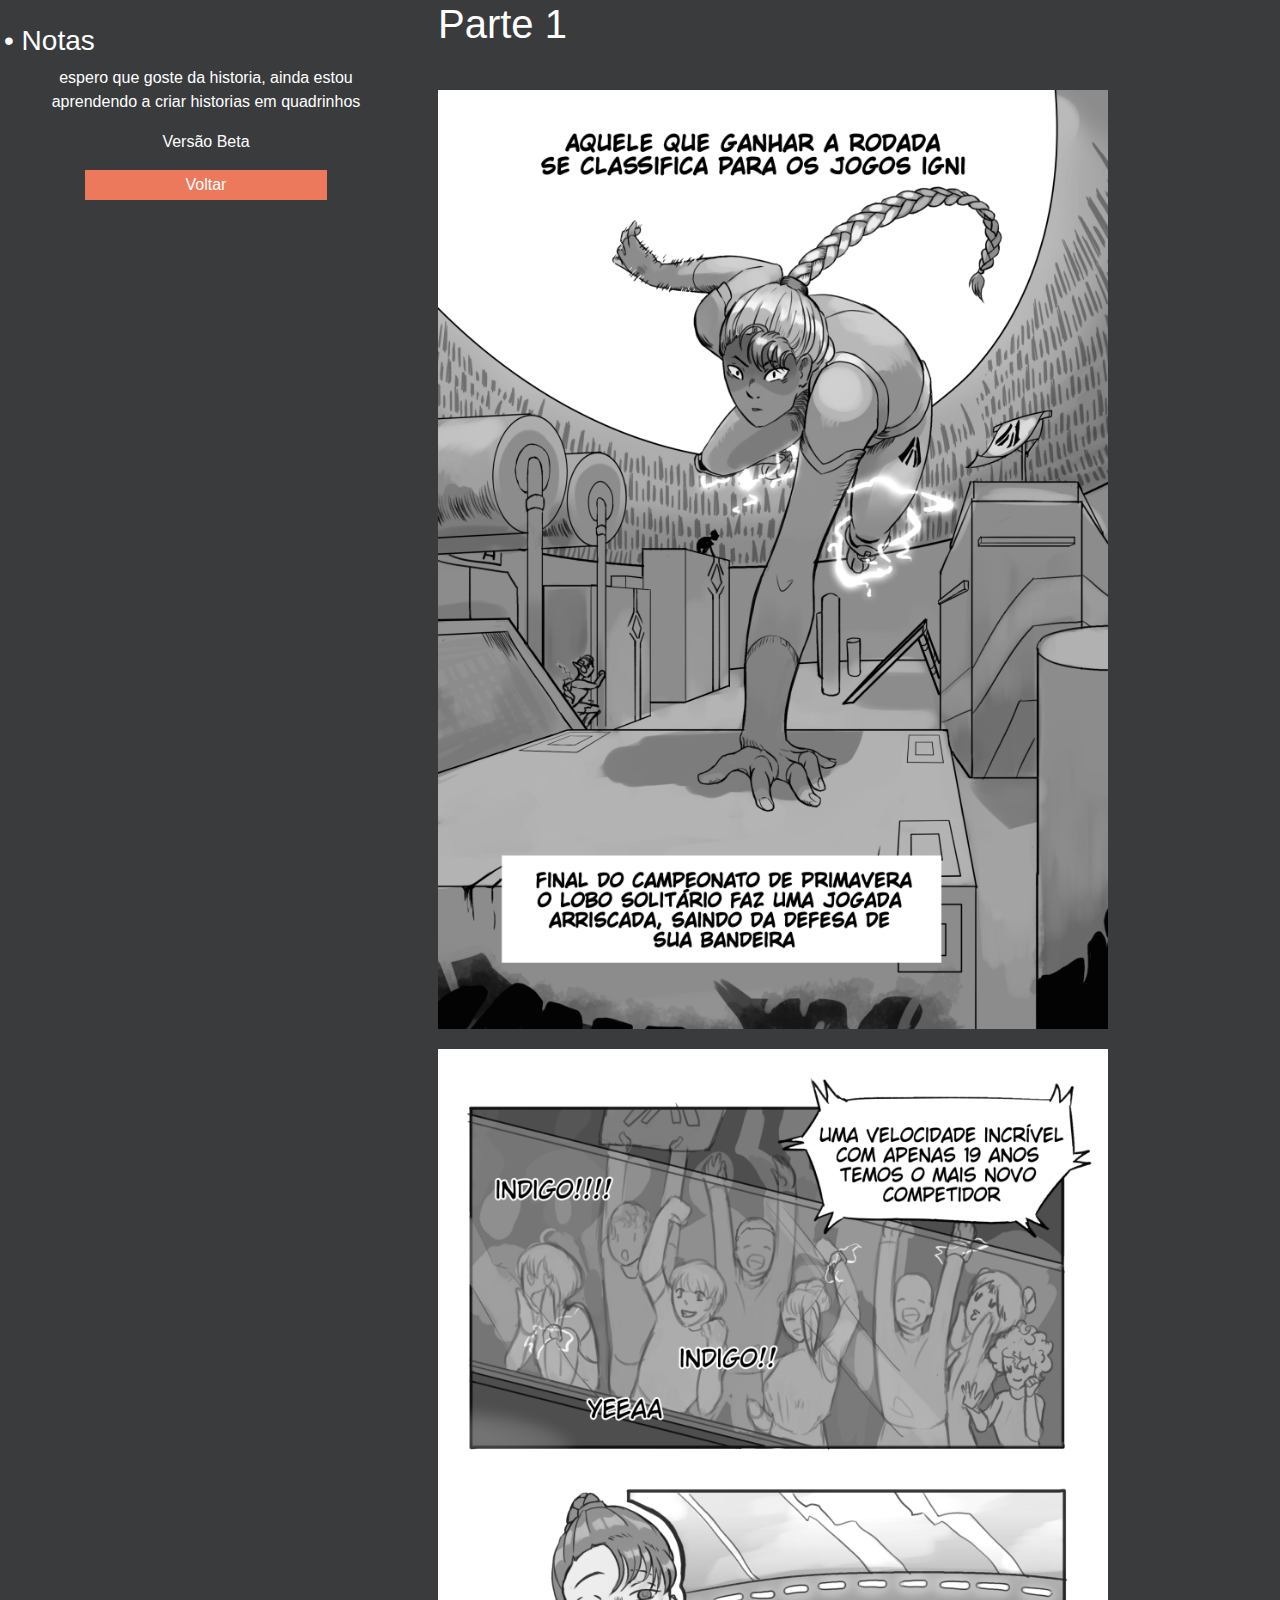
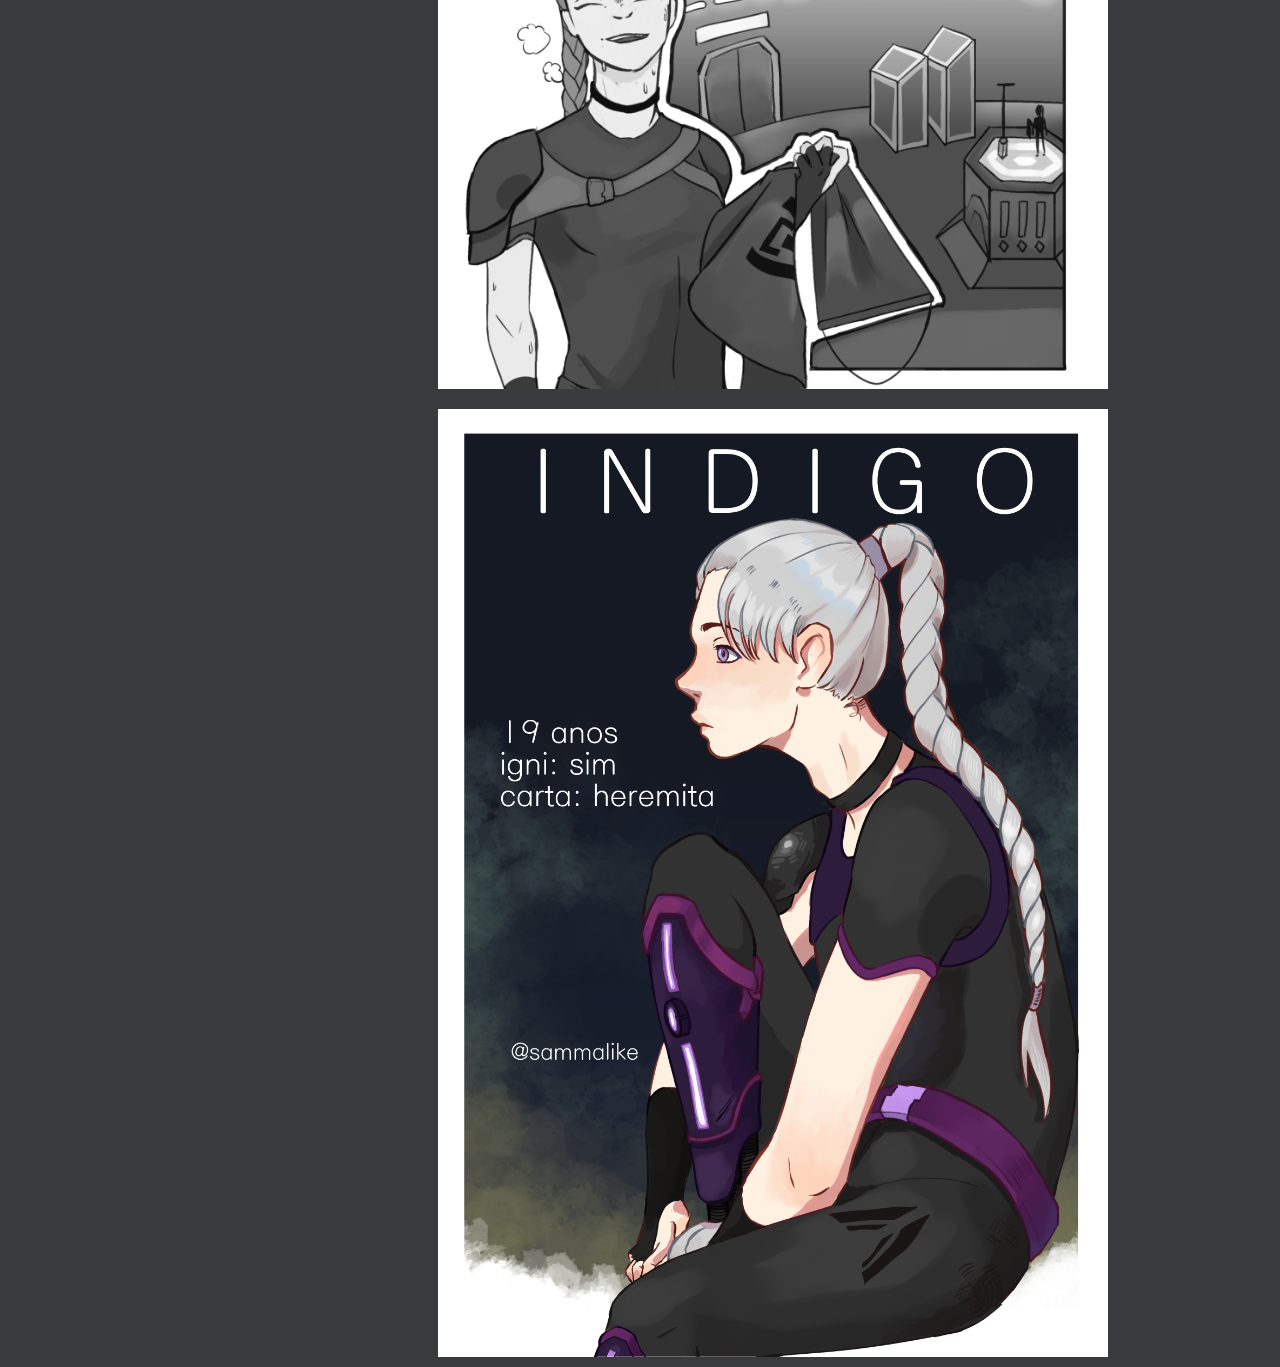
==== comic.html @ 188fc15d "pagina da comic" ====
<html>
  <head>
    <meta charset="utf-8">
    <meta name="viewport" content="width=device-width,initial-scale=1">

    <!-- Bootstrap CSS -->
    <link rel="stylesheet" href="https://stackpath.bootstrapcdn.com/bootstrap/4.4.1/css/bootstrap.min.css" integrity="sha384-Vkoo8x4CGsO3+Hhxv8T/Q5PaXtkKtu6ug5TOeNV6gBiFeWPGFN9MuhOf23Q9Ifjh" crossorigin="anonymous">
   <link rel="stylesheet" href="https://cdnjs.cloudflare.com/ajax/libs/font-awesome/4.7.0/css/font-awesome.min.css">

    <link rel="icon" href="images/ic.png" />
    <title>IGNI</title>
   
    <link href="ComicStyle.css" rel="stylesheet" type="text/css" />
  </head>
<body class="fundo">
  
  <div class="row">
    <div class="col-md-4">
      <br>
      <h3>• Notas</h3>

      <p>espero que goste da historia, ainda estou <br>aprendendo a 
      criar historias em quadrinhos </p>

      <p>Versão Beta</p>
      <div class="text-center">
        <a href="index.html">
          <button type="button" class="botao">Voltar</button>
        </a>
      </div>
    </div>
    
    <div class="col-md-8">
      <h1>Parte 1</h1>
      <br>
      <img src="IGNI/01.png">
      <img src="IGNI/02.png">
      <img src="IGNI/Amxs.png">
    </div>
  </div>
</body>
</html>
---- ComicStyle.css ----
.fundo{
   background-color: rgb(57, 59, 61);
}
h1,h3{
  color: white;
}
p{
  color: white;
  text-align: center;
}

img{
  width: 80%;
  vertical-align: middle;
  padding: 10 0;
}

@media screen and (max-width: 600px) {
  img{
    width: 100%
  }
}
.row {
  display: -ms-flexbox; /* IE10 */
  display: flex;
  -ms-flex-wrap: wrap; /* IE10 */
  flex-wrap: wrap;
  padding: 0 4px;
}

.botao{
  width: 60%;
  background-color: rgb(236, 121, 92);
  color: white;
  border: none;
  outline: none;
  height: 30px;
}
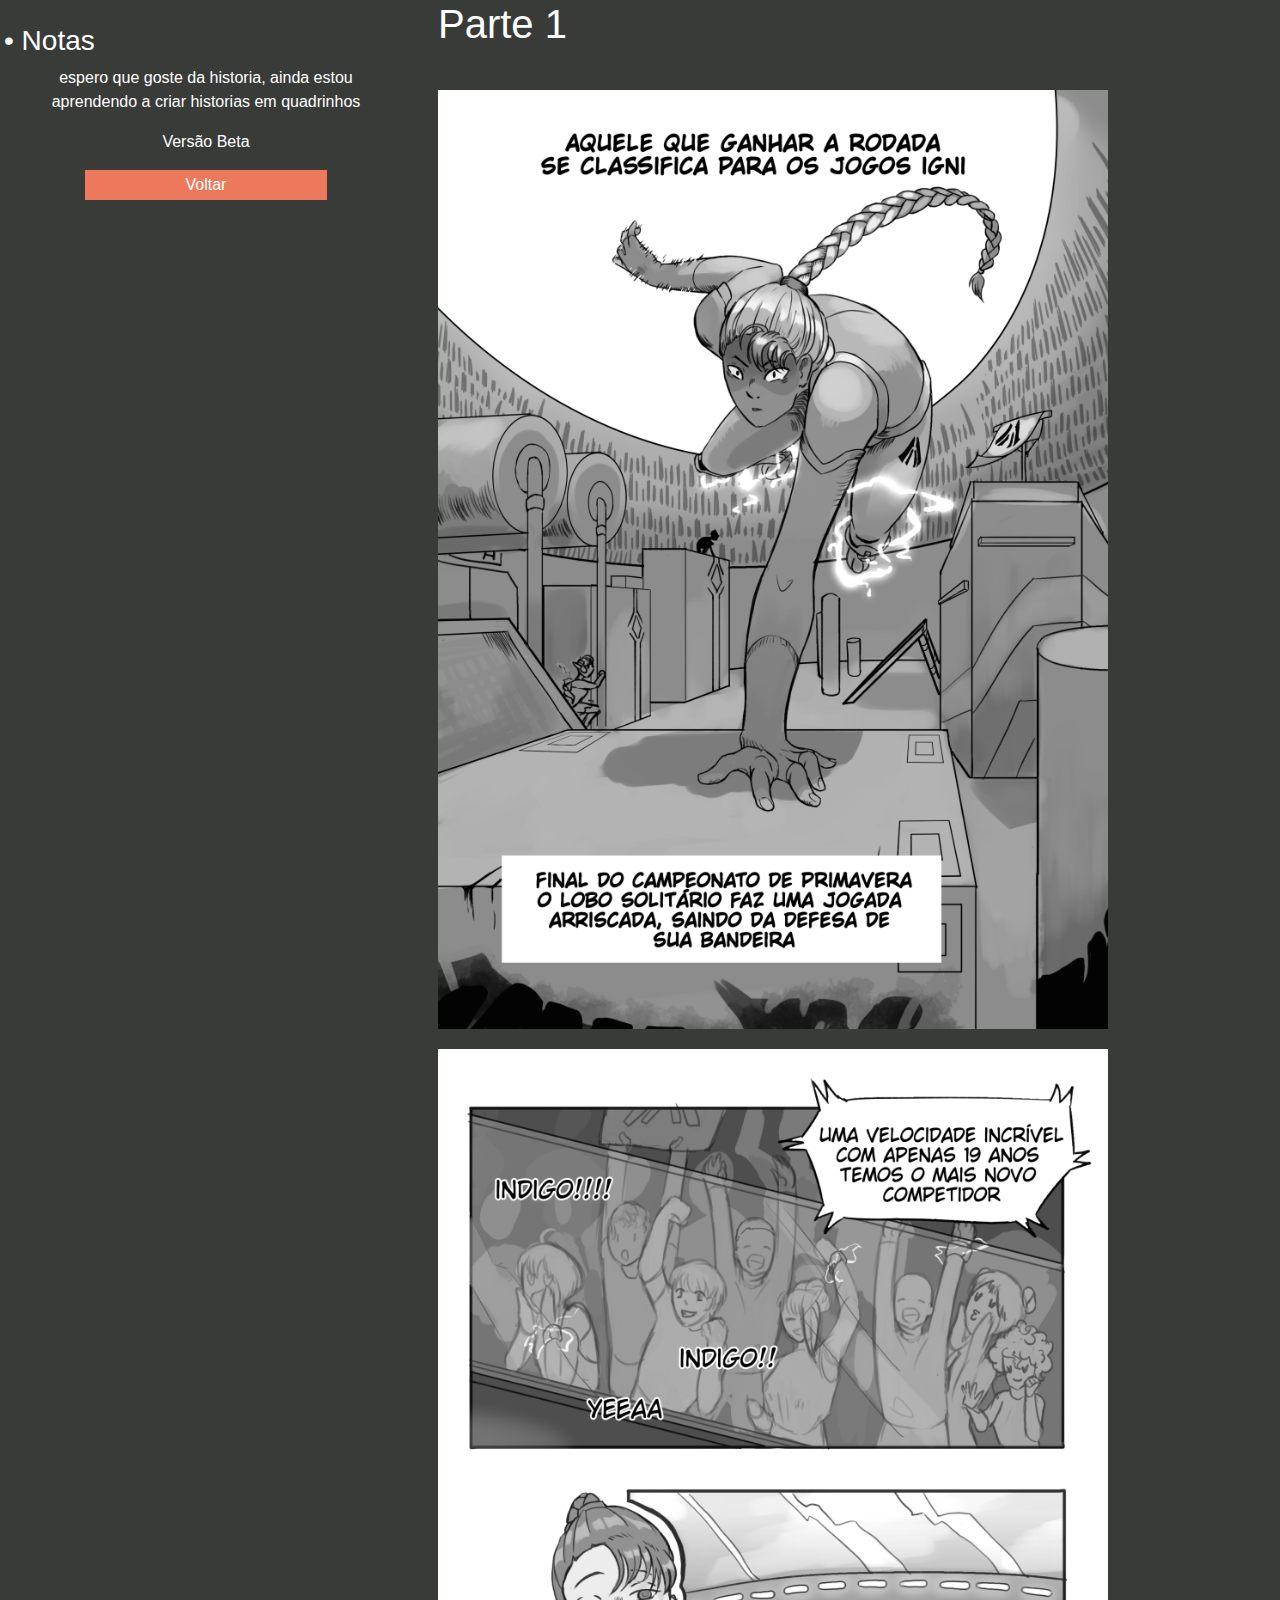
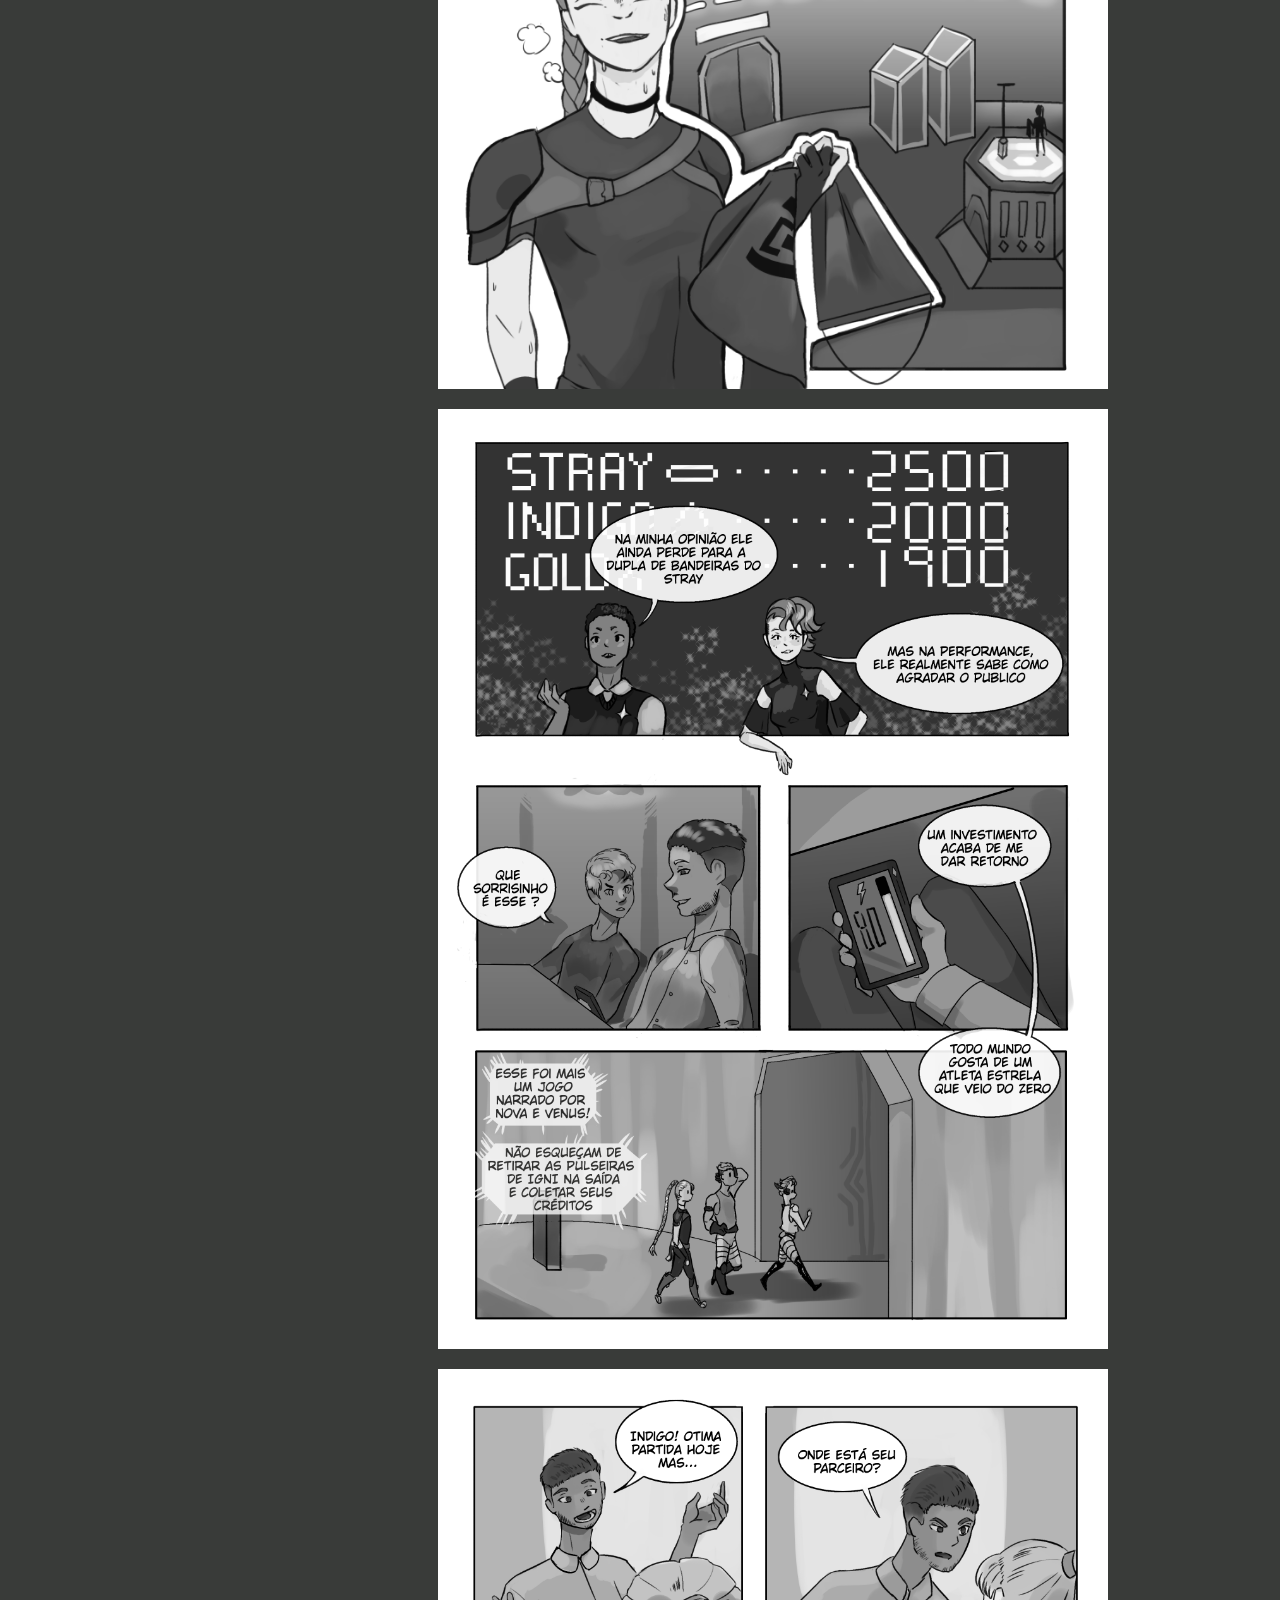
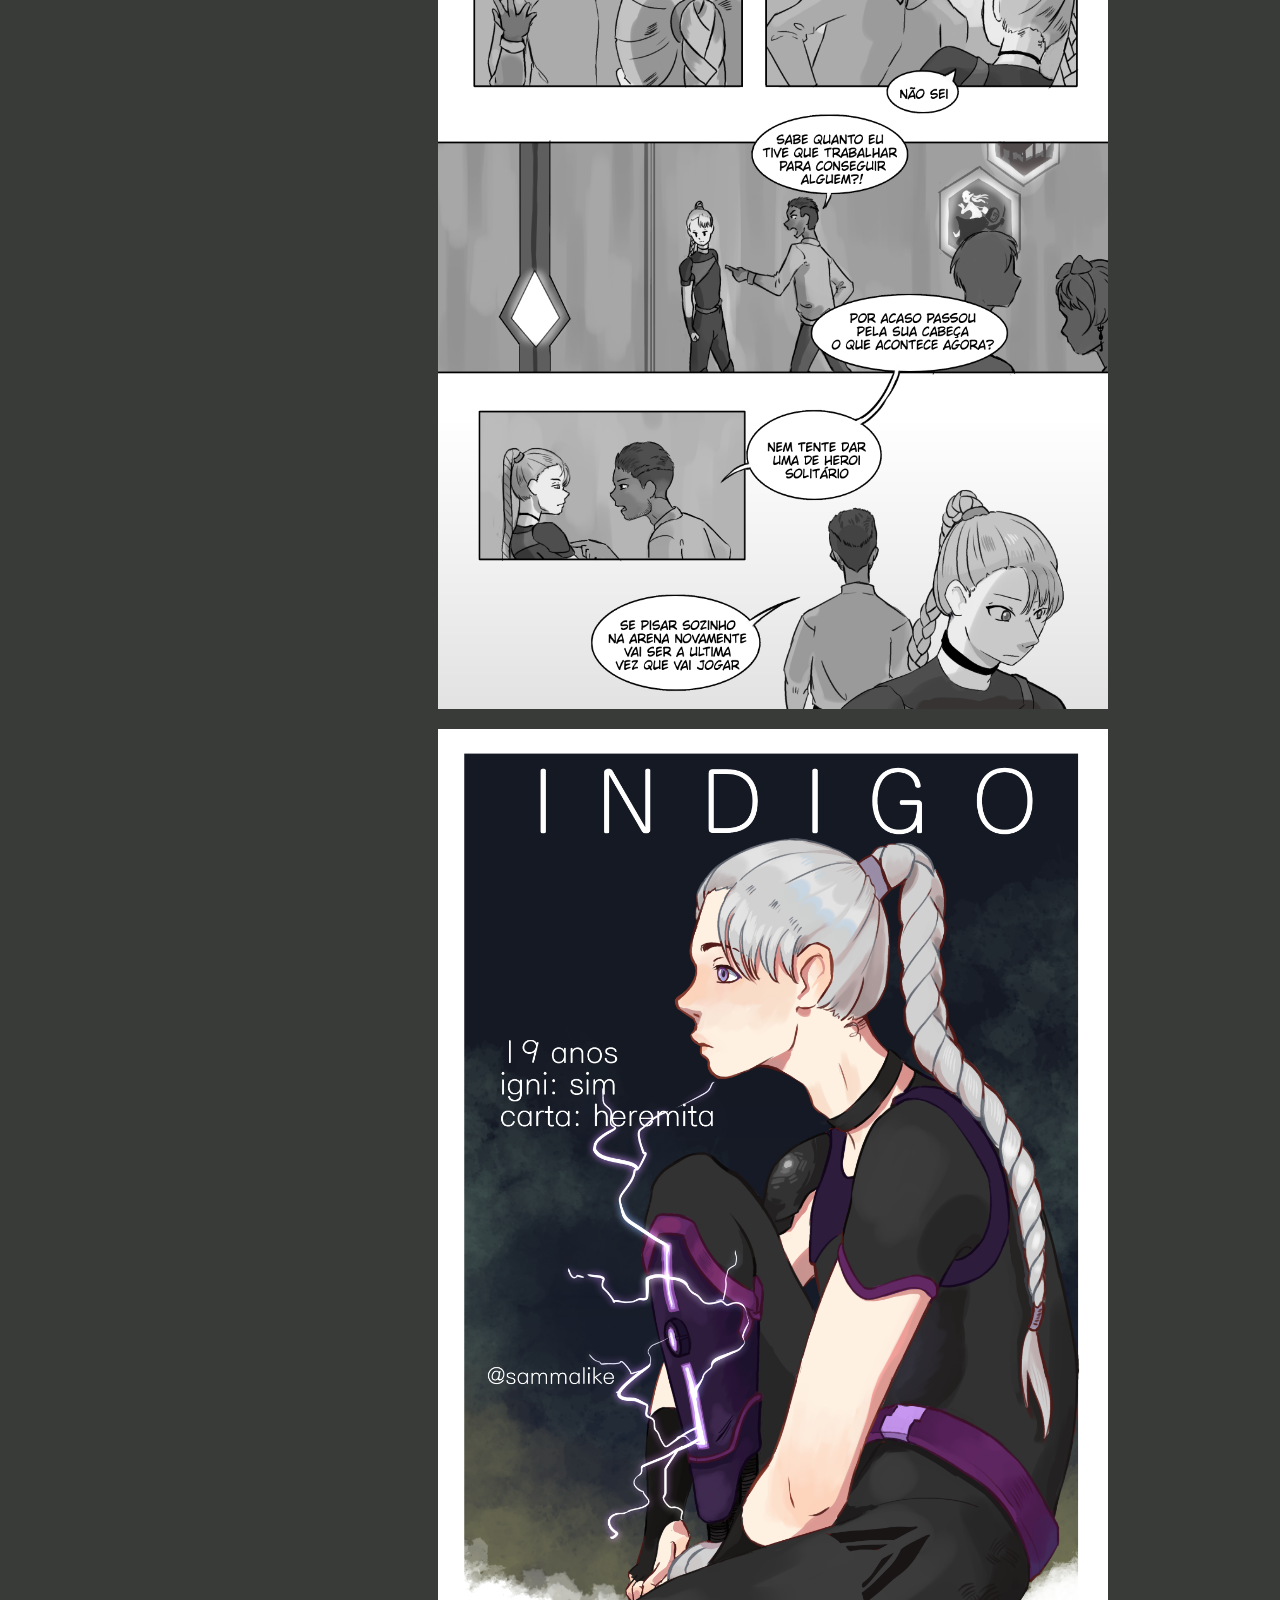
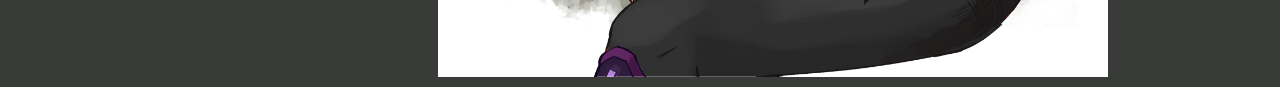
==== commit 4033c5a9: "Paginas Adicionadas ate 4" ====
--- a/comic.html
+++ b/comic.html
@@ -35,7 +35,9 @@
       <br>
       <img src="IGNI/01.png">
       <img src="IGNI/02.png">
-      <img src="IGNI/Amxs.png">
+      <img src="IGNI/03.png">
+      <img src="IGNI/04.png">
+      <img src="IGNI/Amxxs.png">
     </div>
   </div>
 </body>
--- a/ComicStyle.css
+++ b/ComicStyle.css
@@ -1,5 +1,5 @@
 .fundo{
-   background-color: rgb(57, 59, 61);
+   background-color: rgb(57, 59, 57);
 }
 h1,h3{
   color: white;
